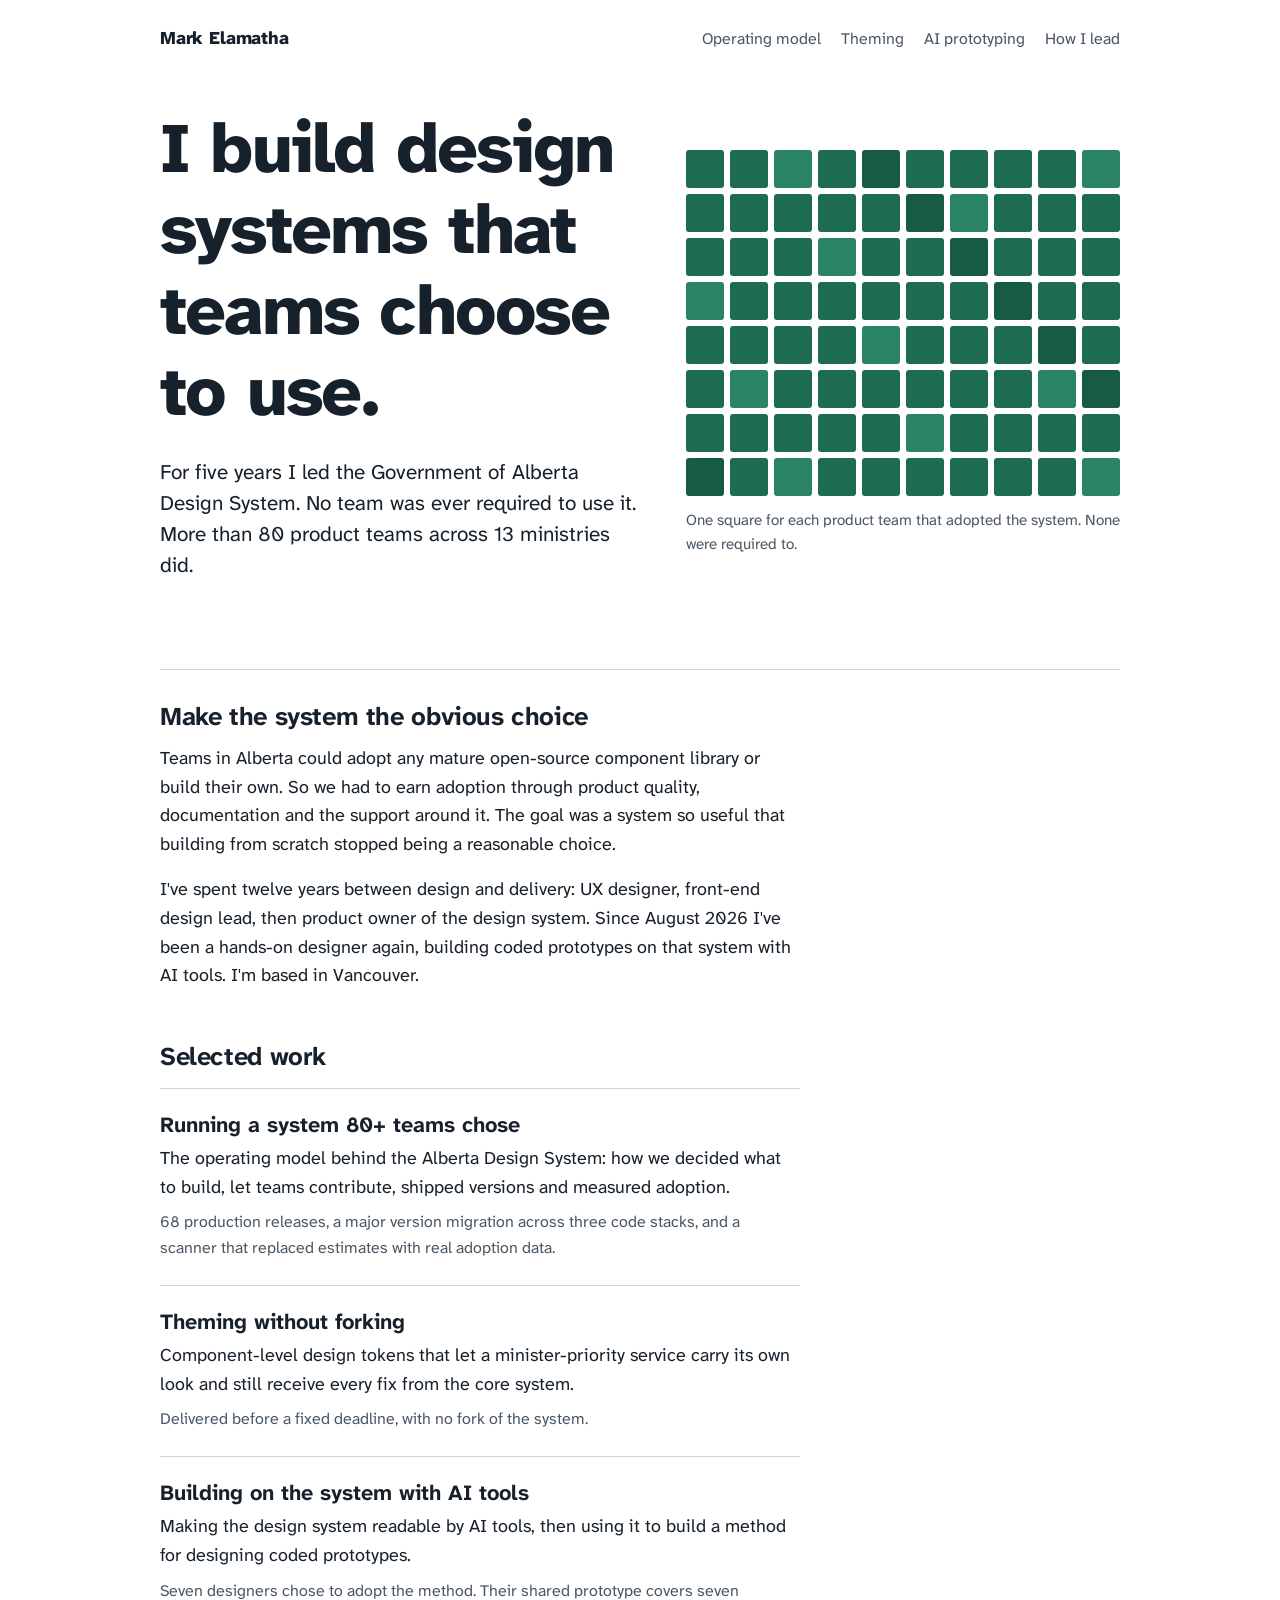
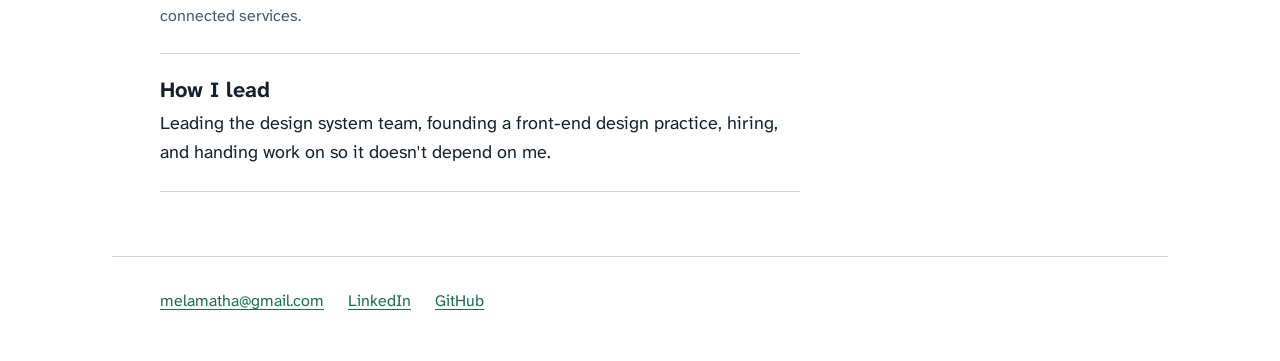
==== index.html @ e054235f "Add portfolio site Five pages: home, three case studies and how I lead. Static HTML and CSS with sel" ====
<!doctype html>
<html lang="en-CA">
<head>
<meta charset="utf-8">
<meta name="viewport" content="width=device-width, initial-scale=1">
<title>Mark Elamatha, design systems</title>
<meta name="description" content="Portfolio of Mark Elamatha: design system leadership, operating models, theming and coded prototyping with AI tools.">
<link rel="stylesheet" href="styles.css">
</head>
<body>
<a class="skip" href="#main">Skip to content</a>
<header class="site-head">
  <a class="name" href="index.html">Mark Elamatha</a>
  <nav aria-label="Main">
    <ul>
      <li><a href="operating-model.html">Operating model</a></li>
      <li><a href="theming.html">Theming</a></li>
      <li><a href="ai-prototyping.html">AI prototyping</a></li>
      <li><a href="leading.html">How I lead</a></li>
    </ul>
  </nav>
</header>

<main id="main">
  <section class="hero" aria-labelledby="hero-title">
    <div>
      <h1 id="hero-title">I build design systems that teams choose to use.</h1>
      <p class="lead">For five years I led the Government of Alberta Design System. No team was ever required to use it. More than 80 product teams across 13 ministries did.</p>
    </div>
    <figure aria-describedby="tiles-caption">
      <div class="tiles" role="img" aria-label="80 squares, one for each product team that adopted the design system">
        <span style="--i:0"></span>
        <span style="--i:1"></span>
        <span style="--i:2"></span>
        <span style="--i:3"></span>
        <span style="--i:4"></span>
        <span style="--i:5"></span>
        <span style="--i:6"></span>
        <span style="--i:7"></span>
        <span style="--i:8"></span>
        <span style="--i:9"></span>
        <span style="--i:10"></span>
        <span style="--i:11"></span>
        <span style="--i:12"></span>
        <span style="--i:13"></span>
        <span style="--i:14"></span>
        <span style="--i:15"></span>
        <span style="--i:16"></span>
        <span style="--i:17"></span>
        <span style="--i:18"></span>
        <span style="--i:19"></span>
        <span style="--i:20"></span>
        <span style="--i:21"></span>
        <span style="--i:22"></span>
        <span style="--i:23"></span>
        <span style="--i:24"></span>
        <span style="--i:25"></span>
        <span style="--i:26"></span>
        <span style="--i:27"></span>
        <span style="--i:28"></span>
        <span style="--i:29"></span>
        <span style="--i:30"></span>
        <span style="--i:31"></span>
        <span style="--i:32"></span>
        <span style="--i:33"></span>
        <span style="--i:34"></span>
        <span style="--i:35"></span>
        <span style="--i:36"></span>
        <span style="--i:37"></span>
        <span style="--i:38"></span>
        <span style="--i:39"></span>
        <span style="--i:40"></span>
        <span style="--i:41"></span>
        <span style="--i:42"></span>
        <span style="--i:43"></span>
        <span style="--i:44"></span>
        <span style="--i:45"></span>
        <span style="--i:46"></span>
        <span style="--i:47"></span>
        <span style="--i:48"></span>
        <span style="--i:49"></span>
        <span style="--i:50"></span>
        <span style="--i:51"></span>
        <span style="--i:52"></span>
        <span style="--i:53"></span>
        <span style="--i:54"></span>
        <span style="--i:55"></span>
        <span style="--i:56"></span>
        <span style="--i:57"></span>
        <span style="--i:58"></span>
        <span style="--i:59"></span>
        <span style="--i:60"></span>
        <span style="--i:61"></span>
        <span style="--i:62"></span>
        <span style="--i:63"></span>
        <span style="--i:64"></span>
        <span style="--i:65"></span>
        <span style="--i:66"></span>
        <span style="--i:67"></span>
        <span style="--i:68"></span>
        <span style="--i:69"></span>
        <span style="--i:70"></span>
        <span style="--i:71"></span>
        <span style="--i:72"></span>
        <span style="--i:73"></span>
        <span style="--i:74"></span>
        <span style="--i:75"></span>
        <span style="--i:76"></span>
        <span style="--i:77"></span>
        <span style="--i:78"></span>
        <span style="--i:79"></span>
      </div>
      <figcaption class="tiles-caption" id="tiles-caption">One square for each product team that adopted the system. None were required to.</figcaption>
    </figure>
  </section>

  <section class="col pov" aria-labelledby="pov-title">
    <h2 id="pov-title" style="margin-top:0">Make the system the obvious choice</h2>
    <p>Teams in Alberta could adopt any mature open-source component library or build their own. So we had to earn adoption through product quality, documentation and the support around it. The goal was a system so useful that building from scratch stopped being a reasonable choice.</p>
    <p>I've spent twelve years between design and delivery: UX designer, front-end design lead, then product owner of the design system. Since August 2026 I've been a hands-on designer again, building coded prototypes on that system with AI tools. I'm based in Vancouver.</p>
  </section>

  <section class="col" aria-labelledby="work-title">
    <h2 id="work-title">Selected work</h2>
    <ul class="work">
      <li>
        <h3><a href="operating-model.html">Running a system 80+ teams chose</a></h3>
        <p>The operating model behind the Alberta Design System: how we decided what to build, let teams contribute, shipped versions and measured adoption.</p>
        <p class="proof">68 production releases, a major version migration across three code stacks, and a scanner that replaced estimates with real adoption data.</p>
      </li>
      <li>
        <h3><a href="theming.html">Theming without forking</a></h3>
        <p>Component-level design tokens that let a minister-priority service carry its own look and still receive every fix from the core system.</p>
        <p class="proof">Delivered before a fixed deadline, with no fork of the system.</p>
      </li>
      <li>
        <h3><a href="ai-prototyping.html">Building on the system with AI tools</a></h3>
        <p>Making the design system readable by AI tools, then using it to build a method for designing coded prototypes.</p>
        <p class="proof">Seven designers chose to adopt the method. Their shared prototype covers seven connected services.</p>
      </li>
      <li>
        <h3><a href="leading.html">How I lead</a></h3>
        <p>Leading the design system team, founding a front-end design practice, hiring, and handing work on so it doesn't depend on me.</p>
      </li>
    </ul>
  </section>
</main>

<footer class="site-foot">
  <a href="mailto:melamatha@gmail.com">melamatha@gmail.com</a>
  <a href="https://www.linkedin.com/in/markelamatha">LinkedIn</a>
  <a href="https://github.com/Spark450">GitHub</a>
</footer>
</body>
</html>
---- styles.css ----
@font-face { font-family: "Atkinson"; src: url("fonts/atkinson-hyperlegible-next-latin-400-normal.woff2") format("woff2"); font-weight: 400; font-style: normal; font-display: swap; }
@font-face { font-family: "Atkinson"; src: url("fonts/atkinson-hyperlegible-next-latin-400-italic.woff2") format("woff2"); font-weight: 400; font-style: italic; font-display: swap; }
@font-face { font-family: "Atkinson"; src: url("fonts/atkinson-hyperlegible-next-latin-700-normal.woff2") format("woff2"); font-weight: 700; font-style: normal; font-display: swap; }
@font-face { font-family: "Atkinson"; src: url("fonts/atkinson-hyperlegible-next-latin-800-normal.woff2") format("woff2"); font-weight: 800; font-style: normal; font-display: swap; }

:root {
  --paper: #ffffff;
  --ink: #17212b;
  --slate: #4a5866;
  --mist: #edf1f3;
  --rule: #cdd5dc;
  --spruce: #1d6b53;
  --spruce-soft: #d6e8e0;

  --measure: 40rem;
  --wide: 60rem;
  --gutter: clamp(1.25rem, 5vw, 3rem);
}

* { box-sizing: border-box; }

html { -webkit-text-size-adjust: 100%; }

body {
  margin: 0;
  background: var(--paper);
  color: var(--ink);
  font-family: "Atkinson", system-ui, sans-serif;
  font-size: 1.125rem;
  line-height: 1.6;
}

a { color: var(--spruce); text-underline-offset: 0.18em; text-decoration-thickness: 1px; }
a:hover { text-decoration-thickness: 2px; }
:focus-visible { outline: 3px solid var(--spruce); outline-offset: 3px; border-radius: 2px; }

.skip { position: absolute; left: -999px; }
.skip:focus { left: var(--gutter); top: 0.75rem; background: var(--paper); padding: 0.5rem 0.75rem; z-index: 10; }

/* Site header */
.site-head {
  max-width: calc(var(--wide) + 2 * var(--gutter));
  margin: 0 auto;
  padding: 1.5rem var(--gutter);
  display: flex;
  flex-wrap: wrap;
  gap: 0.5rem 2rem;
  align-items: baseline;
  justify-content: space-between;
}
.site-head .name { font-weight: 800; color: var(--ink); text-decoration: none; letter-spacing: -0.01em; }
.site-head nav ul { list-style: none; margin: 0; padding: 0; display: flex; flex-wrap: wrap; gap: 0.25rem 1.25rem; font-size: 1rem; }
.site-head nav a { color: var(--slate); text-decoration: none; }
.site-head nav a:hover, .site-head nav a[aria-current="page"] { color: var(--ink); text-decoration: underline; }

main { padding: 0 var(--gutter) 4rem; }
.col { max-width: var(--wide); margin-left: auto; margin-right: auto; }
.col > * { max-width: var(--measure); }
.facts + .col { margin-top: 2.25rem; }
.wide { max-width: var(--wide); margin-left: auto; margin-right: auto; }

h1, h2, h3 { line-height: 1.15; margin: 0; }
h1 { font-weight: 800; letter-spacing: -0.025em; }
h2 { font-size: 1.6rem; font-weight: 700; letter-spacing: -0.015em; margin: 3.25rem 0 0.75rem; }
h3 { font-size: 1.2rem; font-weight: 700; margin: 2rem 0 0.5rem; }
p { margin: 0 0 1rem; }
ul.points, ol.points { margin: 0 0 1rem; padding-left: 1.25rem; }
ul.points li, ol.points li { margin-bottom: 0.5rem; }
.lead { font-size: 1.3rem; line-height: 1.5; color: var(--ink); }
.quiet { color: var(--slate); }

/* Home hero: one tile per product team */
.hero {
  max-width: var(--wide);
  margin: 2rem auto 0;
  display: grid;
  grid-template-columns: minmax(0, 1.1fr) minmax(0, 1fr);
  gap: 3rem;
  align-items: center;
}
.hero h1 { font-size: clamp(2.6rem, 6.2vw, 4.4rem); }
.hero .lead { margin-top: 1.5rem; }
.tiles {
  display: grid;
  grid-template-columns: repeat(10, 1fr);
  gap: 6px;
  margin: 0;
}
.tiles span {
  aspect-ratio: 1;
  background: var(--spruce);
  border-radius: 3px;
  animation: tile-in 420ms ease-out both;
  animation-delay: calc(var(--i) * 18ms + 200ms);
}
.tiles span:nth-child(7n+3) { background: #2b8466; }
.tiles span:nth-child(11n+5) { background: #175a46; }
.tiles-caption { font-size: 0.95rem; color: var(--slate); margin-top: 0.75rem; }
@keyframes tile-in { from { opacity: 0; transform: scale(0.6); } to { opacity: 1; transform: scale(1); } }

/* Home: point of view and work list */
.pov { margin-top: 4.5rem; padding-top: 2rem; border-top: 1px solid var(--rule); }
.work { list-style: none; margin: 1rem 0 0; padding: 0; }
.work li { padding: 1.5rem 0; border-top: 1px solid var(--rule); }
.work li:last-child { border-bottom: 1px solid var(--rule); }
.work h3 { margin: 0 0 0.4rem; font-size: 1.35rem; }
.work h3 a { color: var(--ink); text-decoration: none; }
.work h3 a:hover { text-decoration: underline; }
.work p { margin: 0; }
.work .proof { margin-top: 0.5rem; font-size: 1rem; color: var(--slate); }

/* Case study header */
.case-head { max-width: var(--wide); margin: 2.5rem auto 0; }
.case-head h1 { font-size: clamp(2.2rem, 5vw, 3.4rem); max-width: 20ch; }
.case-head .lead { max-width: var(--measure); margin-top: 1.25rem; }
.facts {
  max-width: var(--wide);
  margin: 2rem auto 0;
  display: grid;
  grid-template-columns: repeat(auto-fit, minmax(12rem, 1fr));
  gap: 1rem 2rem;
  padding: 1.25rem 0;
  border-top: 1px solid var(--rule);
  border-bottom: 1px solid var(--rule);
}
.facts dt { font-size: 0.95rem; color: var(--slate); }
.facts dd { margin: 0.15rem 0 0; font-weight: 700; }

/* Figures */
figure { margin: 2rem auto; }
figcaption { font-size: 0.95rem; color: var(--slate); margin-top: 0.6rem; max-width: var(--measure); }
.slot {
  border: 2px dashed var(--rule);
  border-radius: 6px;
  background: var(--mist);
  min-height: 14rem;
  display: grid;
  place-items: center;
  padding: 1.5rem;
  text-align: center;
  color: var(--slate);
  font-size: 1rem;
}
.slot strong { display: block; color: var(--ink); margin-bottom: 0.25rem; }

table { width: 100%; border-collapse: collapse; font-size: 1rem; margin: 1rem 0 1.5rem; }
th, td { text-align: left; vertical-align: top; padding: 0.6rem 0.75rem 0.6rem 0; border-bottom: 1px solid var(--rule); }
th { font-weight: 700; }
.table-wrap { overflow-x: auto; }

.result-list { list-style: none; padding: 0; margin: 1rem 0 1.5rem; display: grid; gap: 1rem; }
.result-list li { padding-left: 1rem; border-left: 4px solid var(--spruce); }
.result-list b { display: block; font-size: 1.5rem; line-height: 1.2; }

.funnel { width: 100%; height: auto; display: block; }

.next-case {
  max-width: var(--wide);
  margin: 4rem auto 0;
  padding-top: 1.5rem;
  border-top: 1px solid var(--rule);
}

.site-foot {
  max-width: calc(var(--wide) + 2 * var(--gutter));
  margin: 0 auto;
  padding: 2rem var(--gutter) 3rem;
  box-shadow: inset 0 1px 0 var(--rule);
  font-size: 1rem;
  color: var(--slate);
  display: flex;
  flex-wrap: wrap;
  gap: 0.5rem 1.5rem;
}

@media (max-width: 760px) {
  .hero { grid-template-columns: 1fr; gap: 2rem; }
  body { font-size: 1.0625rem; }
}

@media (prefers-reduced-motion: reduce) {
  .tiles span { animation: none; }
}
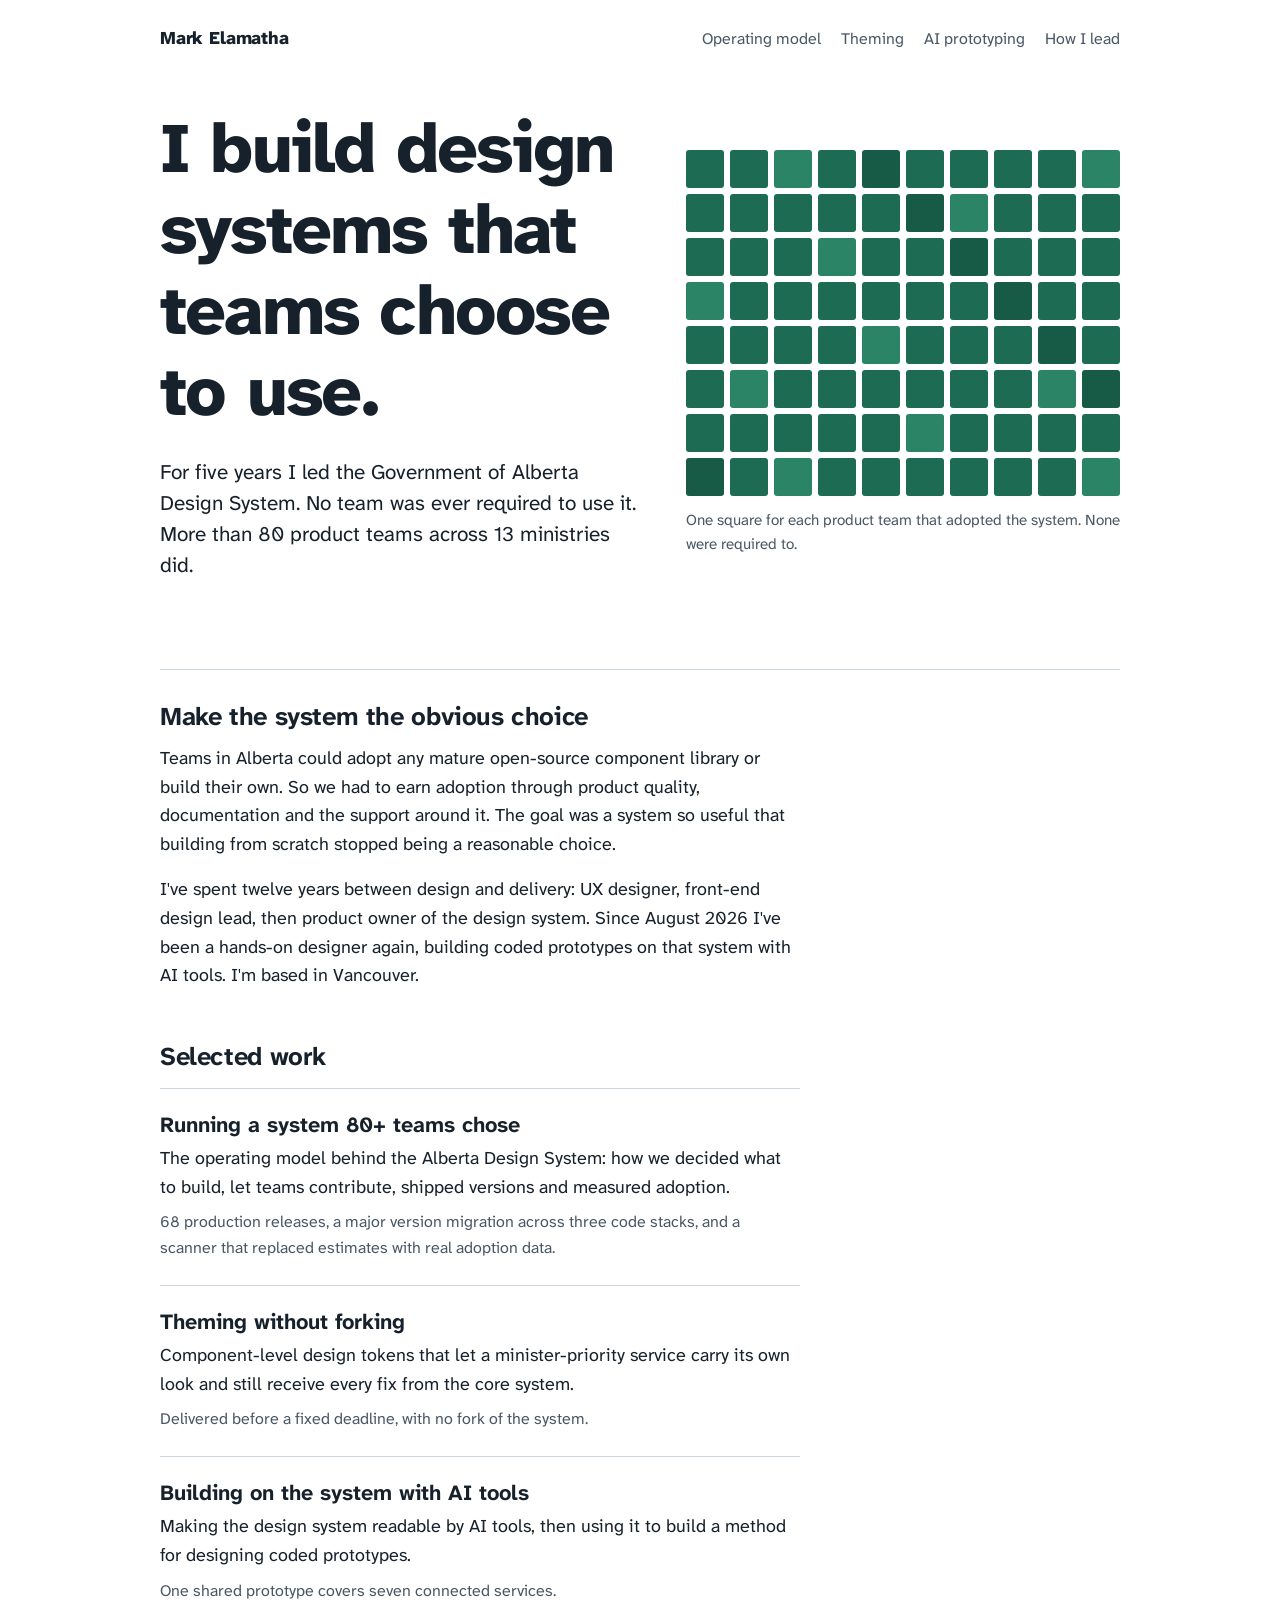
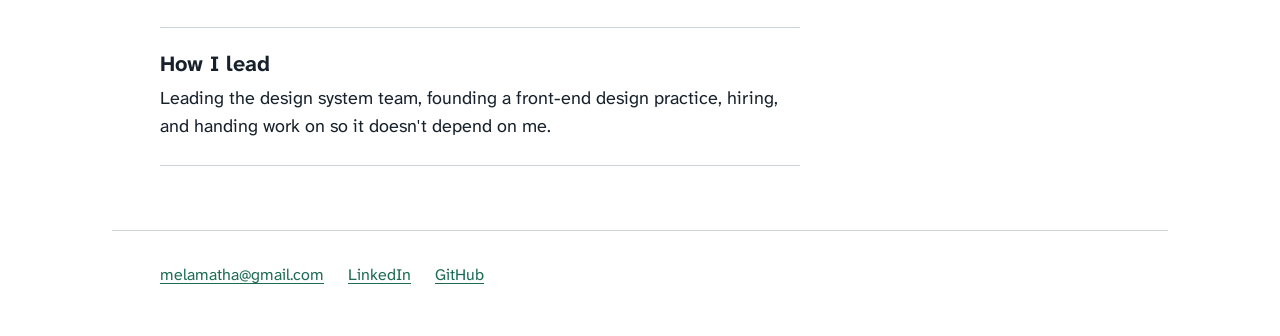
==== commit e43ed845: "Credit AI readiness work to the team and drop adoption claim Present the MCP server and the system's" ====
--- a/index.html
+++ b/index.html
@@ -136,7 +136,7 @@
       <li>
         <h3><a href="ai-prototyping.html">Building on the system with AI tools</a></h3>
         <p>Making the design system readable by AI tools, then using it to build a method for designing coded prototypes.</p>
-        <p class="proof">Seven designers chose to adopt the method. Their shared prototype covers seven connected services.</p>
+        <p class="proof">One shared prototype covers seven connected services.</p>
       </li>
       <li>
         <h3><a href="leading.html">How I lead</a></h3>
--- a/styles.css
+++ b/styles.css
@@ -154,6 +154,22 @@
 
 .funnel { width: 100%; height: auto; display: block; }
 
+/* Backlog scoring figure */
+.score { border: 1px solid var(--rule); border-radius: 6px; padding: 1.5rem; }
+.score-terms { display: flex; flex-wrap: wrap; align-items: stretch; gap: 0.5rem; }
+.term { flex: 1 1 7.5rem; display: flex; flex-direction: column; gap: 0.15rem; padding: 0.75rem; background: var(--mist); border-radius: 4px; }
+.term b { font-size: 1rem; }
+.term span { font-weight: 800; font-size: 1.15rem; color: var(--spruce); }
+.term small { font-size: 0.85rem; color: var(--slate); line-height: 1.35; }
+.op { align-self: center; font-weight: 800; color: var(--slate); }
+.bands { list-style: none; margin: 1.25rem 0 0; padding: 0; display: grid; grid-template-columns: repeat(4, 1fr); gap: 0.5rem; }
+.bands li { padding: 0.6rem 0.75rem; border-radius: 4px; display: flex; justify-content: space-between; gap: 0.5rem; flex-wrap: wrap; font-size: 1rem; }
+.b-urgent { background: var(--spruce); color: #fff; }
+.b-high { background: #4f927a; color: #fff; }
+.b-medium { background: var(--spruce-soft); }
+.b-low { background: var(--mist); }
+@media (max-width: 760px) { .op { display: none; } .bands { grid-template-columns: repeat(2, 1fr); } }
+
 .next-case {
   max-width: var(--wide);
   margin: 4rem auto 0;
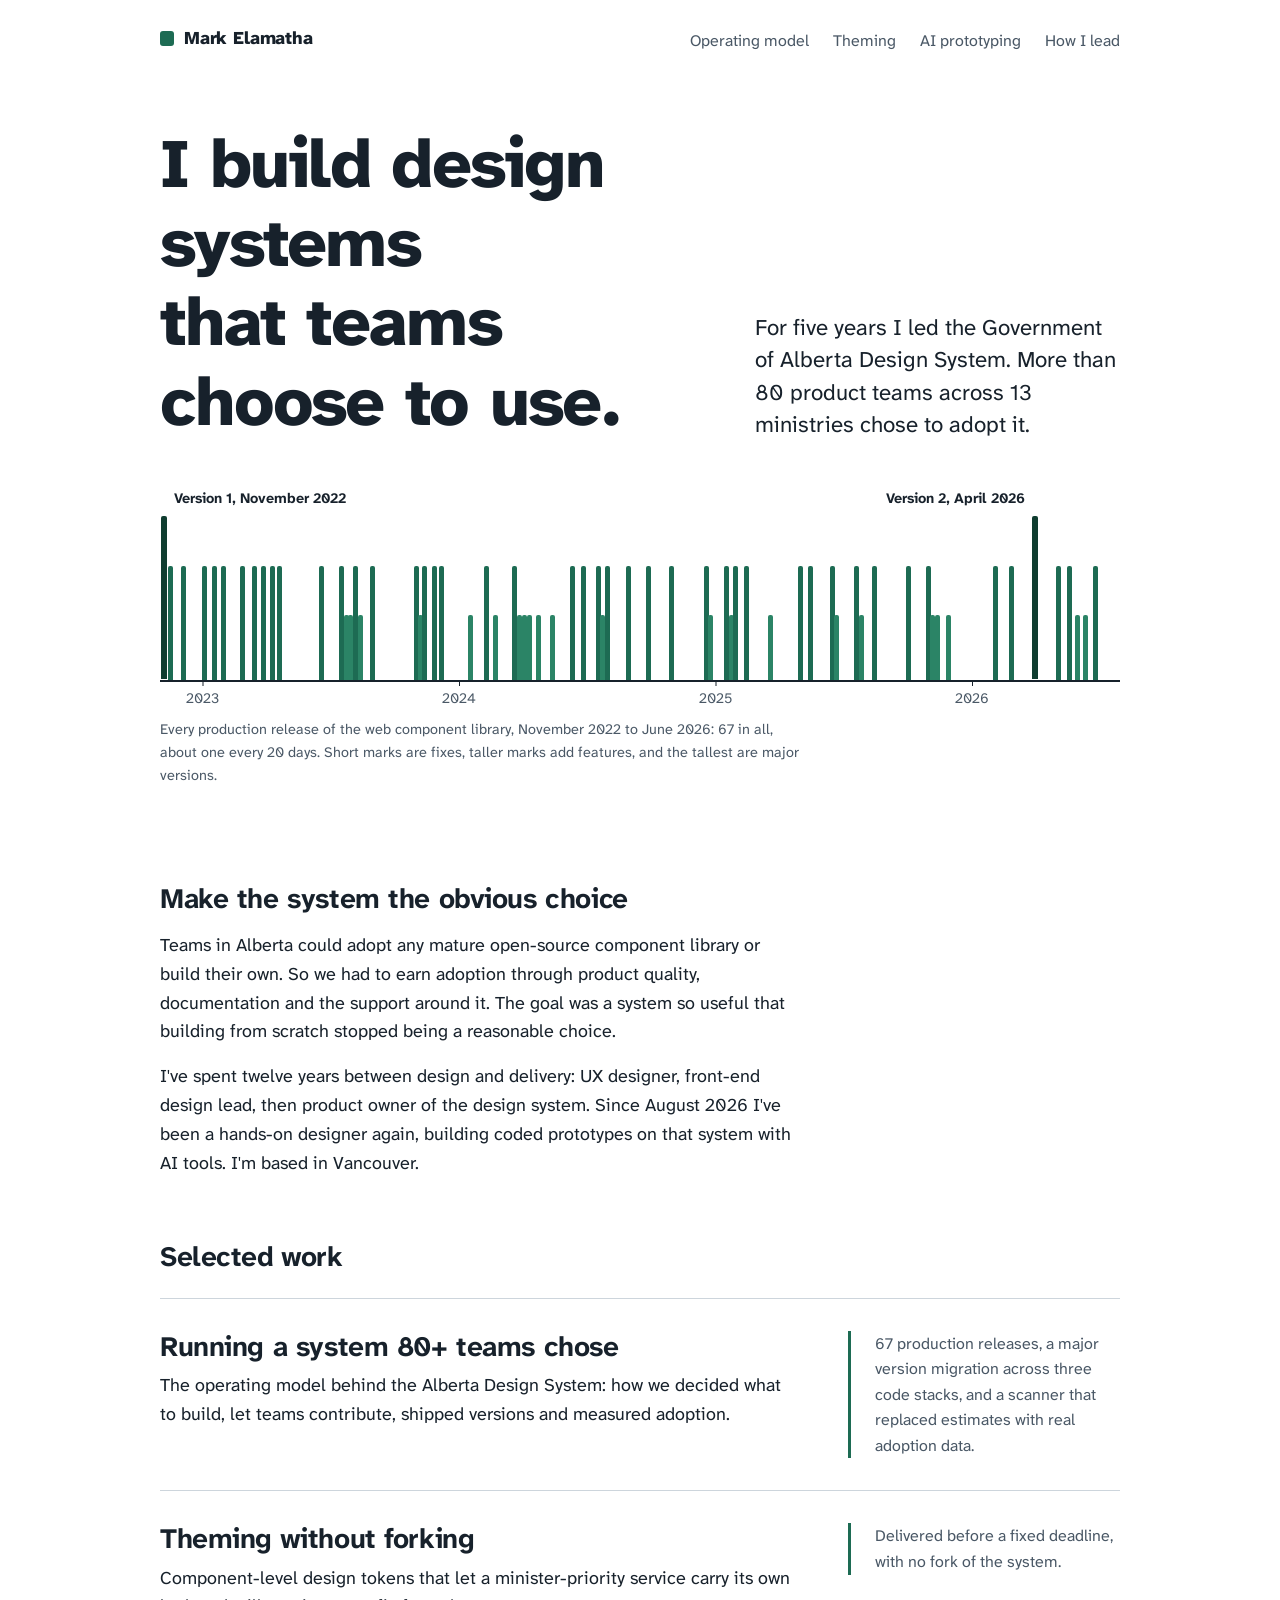
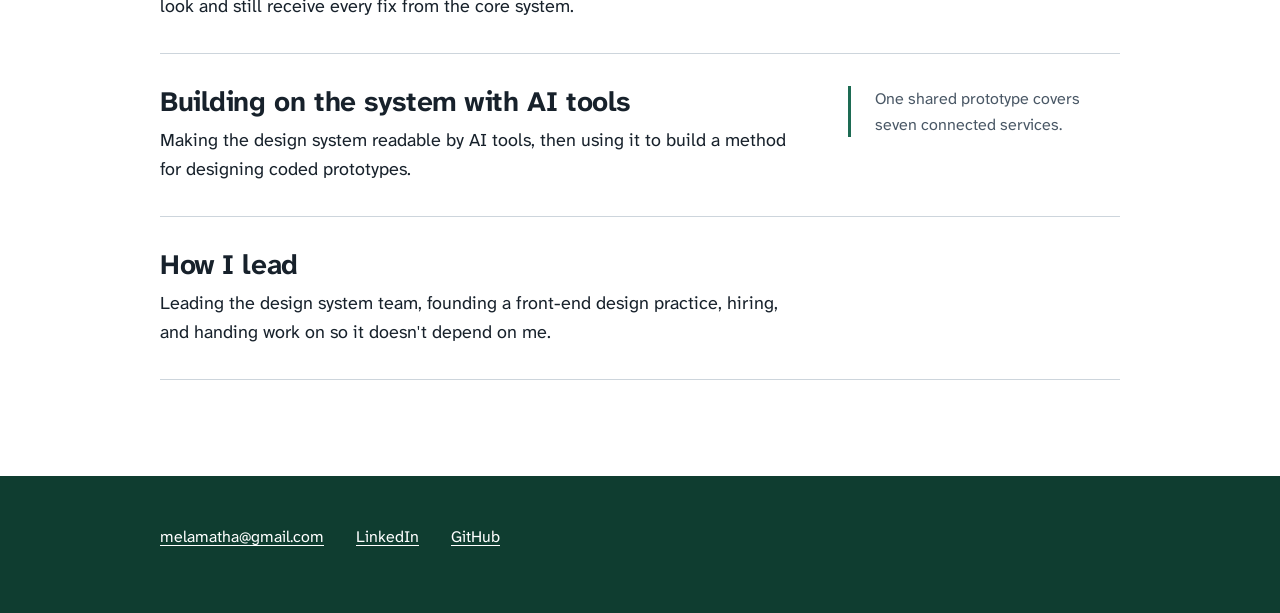
==== commit 9546d59b: "Visual refresh with a release timeline hero Restyle the site around the design system itself: type a" ====
--- a/index.html
+++ b/index.html
@@ -23,94 +23,87 @@
 
 <main id="main">
   <section class="hero" aria-labelledby="hero-title">
-    <div>
-      <h1 id="hero-title">I build design systems that teams choose to use.</h1>
-      <p class="lead">For five years I led the Government of Alberta Design System. No team was ever required to use it. More than 80 product teams across 13 ministries did.</p>
-    </div>
-    <figure aria-describedby="tiles-caption">
-      <div class="tiles" role="img" aria-label="80 squares, one for each product team that adopted the design system">
-        <span style="--i:0"></span>
-        <span style="--i:1"></span>
-        <span style="--i:2"></span>
-        <span style="--i:3"></span>
-        <span style="--i:4"></span>
-        <span style="--i:5"></span>
-        <span style="--i:6"></span>
-        <span style="--i:7"></span>
-        <span style="--i:8"></span>
-        <span style="--i:9"></span>
-        <span style="--i:10"></span>
-        <span style="--i:11"></span>
-        <span style="--i:12"></span>
-        <span style="--i:13"></span>
-        <span style="--i:14"></span>
-        <span style="--i:15"></span>
-        <span style="--i:16"></span>
-        <span style="--i:17"></span>
-        <span style="--i:18"></span>
-        <span style="--i:19"></span>
-        <span style="--i:20"></span>
-        <span style="--i:21"></span>
-        <span style="--i:22"></span>
-        <span style="--i:23"></span>
-        <span style="--i:24"></span>
-        <span style="--i:25"></span>
-        <span style="--i:26"></span>
-        <span style="--i:27"></span>
-        <span style="--i:28"></span>
-        <span style="--i:29"></span>
-        <span style="--i:30"></span>
-        <span style="--i:31"></span>
-        <span style="--i:32"></span>
-        <span style="--i:33"></span>
-        <span style="--i:34"></span>
-        <span style="--i:35"></span>
-        <span style="--i:36"></span>
-        <span style="--i:37"></span>
-        <span style="--i:38"></span>
-        <span style="--i:39"></span>
-        <span style="--i:40"></span>
-        <span style="--i:41"></span>
-        <span style="--i:42"></span>
-        <span style="--i:43"></span>
-        <span style="--i:44"></span>
-        <span style="--i:45"></span>
-        <span style="--i:46"></span>
-        <span style="--i:47"></span>
-        <span style="--i:48"></span>
-        <span style="--i:49"></span>
-        <span style="--i:50"></span>
-        <span style="--i:51"></span>
-        <span style="--i:52"></span>
-        <span style="--i:53"></span>
-        <span style="--i:54"></span>
-        <span style="--i:55"></span>
-        <span style="--i:56"></span>
-        <span style="--i:57"></span>
-        <span style="--i:58"></span>
-        <span style="--i:59"></span>
-        <span style="--i:60"></span>
-        <span style="--i:61"></span>
-        <span style="--i:62"></span>
-        <span style="--i:63"></span>
-        <span style="--i:64"></span>
-        <span style="--i:65"></span>
-        <span style="--i:66"></span>
-        <span style="--i:67"></span>
-        <span style="--i:68"></span>
-        <span style="--i:69"></span>
-        <span style="--i:70"></span>
-        <span style="--i:71"></span>
-        <span style="--i:72"></span>
-        <span style="--i:73"></span>
-        <span style="--i:74"></span>
-        <span style="--i:75"></span>
-        <span style="--i:76"></span>
-        <span style="--i:77"></span>
-        <span style="--i:78"></span>
-        <span style="--i:79"></span>
+    <h1 id="hero-title">I build design systems that teams choose to use.</h1>
+    <p class="lead">For five years I led the Government of Alberta Design System. More than 80 product teams across 13 ministries chose to adopt it.</p>
+    <figure class="releases">
+      <div class="release-chart" role="img" aria-label="Timeline of 67 production releases of the web component library, from version 1 in November 2022 to June 2026, including version 2 in April 2026.">
+        <span class="r major" style="--x:0.44%;--i:0" title="1.0.0, 2022-11-07"></span>
+        <span class="r minor" style="--x:1.10%;--i:1" title="1.1.0, 2022-11-16"></span>
+        <span class="r minor" style="--x:2.49%;--i:2" title="1.2.0, 2022-12-05"></span>
+        <span class="r minor" style="--x:4.68%;--i:3" title="1.3.0, 2023-01-04"></span>
+        <span class="r minor" style="--x:5.63%;--i:4" title="1.4.0, 2023-01-17"></span>
+        <span class="r minor" style="--x:6.65%;--i:5" title="1.5.0, 2023-01-31"></span>
+        <span class="r minor" style="--x:8.63%;--i:6" title="1.6.0, 2023-02-27"></span>
+        <span class="r minor" style="--x:9.80%;--i:7" title="1.7.0, 2023-03-15"></span>
+        <span class="r minor" style="--x:10.82%;--i:8" title="1.8.0, 2023-03-29"></span>
+        <span class="r minor" style="--x:11.77%;--i:9" title="1.9.0, 2023-04-11"></span>
+        <span class="r minor" style="--x:12.50%;--i:10" title="1.10.0, 2023-04-21"></span>
+        <span class="r minor" style="--x:16.81%;--i:11" title="1.11.0, 2023-06-19"></span>
+        <span class="r minor" style="--x:18.86%;--i:12" title="1.12.0, 2023-07-17"></span>
+        <span class="r patch" style="--x:19.44%;--i:13" title="1.12.1, 2023-07-25"></span>
+        <span class="r patch" style="--x:19.89%;--i:14" title="1.12.2, 2023-07-26"></span>
+        <span class="r minor" style="--x:20.34%;--i:15" title="1.13.0, 2023-08-02"></span>
+        <span class="r patch" style="--x:20.91%;--i:16" title="1.13.1, 2023-08-14"></span>
+        <span class="r minor" style="--x:22.15%;--i:17" title="1.14.0, 2023-08-31"></span>
+        <span class="r minor" style="--x:26.68%;--i:18" title="1.15.0, 2023-11-01"></span>
+        <span class="r patch" style="--x:27.13%;--i:19" title="1.15.1, 2023-11-01"></span>
+        <span class="r minor" style="--x:27.58%;--i:20" title="1.16.0, 2023-11-07"></span>
+        <span class="r minor" style="--x:28.58%;--i:21" title="1.17.0, 2023-11-27"></span>
+        <span class="r minor" style="--x:29.31%;--i:22" title="1.18.0, 2023-12-07"></span>
+        <span class="r patch" style="--x:32.31%;--i:23" title="1.18.1, 2024-01-17"></span>
+        <span class="r minor" style="--x:33.99%;--i:24" title="1.19.0, 2024-02-09"></span>
+        <span class="r patch" style="--x:34.94%;--i:25" title="1.19.1, 2024-02-22"></span>
+        <span class="r minor" style="--x:36.92%;--i:26" title="1.20.0, 2024-03-20"></span>
+        <span class="r patch" style="--x:37.43%;--i:27" title="1.20.1, 2024-03-27"></span>
+        <span class="r patch" style="--x:37.94%;--i:28" title="1.20.2, 2024-04-03"></span>
+        <span class="r patch" style="--x:38.45%;--i:29" title="1.20.3, 2024-04-10"></span>
+        <span class="r patch" style="--x:39.47%;--i:30" title="1.20.4, 2024-04-24"></span>
+        <span class="r patch" style="--x:40.86%;--i:31" title="1.20.5, 2024-05-13"></span>
+        <span class="r minor" style="--x:42.98%;--i:32" title="1.21.0, 2024-06-11"></span>
+        <span class="r minor" style="--x:44.15%;--i:33" title="1.22.0, 2024-06-27"></span>
+        <span class="r minor" style="--x:45.69%;--i:34" title="1.23.0, 2024-07-18"></span>
+        <span class="r patch" style="--x:46.14%;--i:35" title="1.23.1, 2024-07-22"></span>
+        <span class="r minor" style="--x:46.59%;--i:36" title="1.24.0, 2024-07-30"></span>
+        <span class="r minor" style="--x:48.76%;--i:37" title="1.25.0, 2024-08-29"></span>
+        <span class="r minor" style="--x:50.88%;--i:38" title="1.27.0, 2024-09-27"></span>
+        <span class="r minor" style="--x:53.29%;--i:39" title="1.28.0, 2024-10-30"></span>
+        <span class="r minor" style="--x:56.94%;--i:40" title="1.29.0, 2024-12-19"></span>
+        <span class="r patch" style="--x:57.39%;--i:41" title="1.29.1, 2024-12-23"></span>
+        <span class="r minor" style="--x:59.06%;--i:42" title="1.30.0, 2025-01-17"></span>
+        <span class="r patch" style="--x:59.51%;--i:43" title="1.30.1, 2025-01-21"></span>
+        <span class="r minor" style="--x:59.96%;--i:44" title="1.31.0, 2025-01-29"></span>
+        <span class="r minor" style="--x:61.11%;--i:45" title="1.32.0, 2025-02-14"></span>
+        <span class="r patch" style="--x:63.60%;--i:46" title="1.32.1, 2025-03-20"></span>
+        <span class="r minor" style="--x:66.67%;--i:47" title="1.33.0, 2025-05-01"></span>
+        <span class="r minor" style="--x:67.76%;--i:48" title="1.34.0, 2025-05-16"></span>
+        <span class="r minor" style="--x:70.03%;--i:49" title="1.35.0, 2025-06-16"></span>
+        <span class="r patch" style="--x:70.48%;--i:50" title="1.35.1, 2025-06-17"></span>
+        <span class="r minor" style="--x:72.59%;--i:51" title="1.36.0, 2025-07-21"></span>
+        <span class="r patch" style="--x:73.04%;--i:52" title="1.36.1, 2025-07-22"></span>
+        <span class="r minor" style="--x:74.42%;--i:53" title="1.37.0, 2025-08-15"></span>
+        <span class="r minor" style="--x:78.00%;--i:54" title="1.38.0, 2025-10-03"></span>
+        <span class="r minor" style="--x:80.04%;--i:55" title="1.39.0, 2025-10-31"></span>
+        <span class="r patch" style="--x:80.49%;--i:56" title="1.39.1, 2025-11-06"></span>
+        <span class="r patch" style="--x:80.94%;--i:57" title="1.39.2, 2025-11-10"></span>
+        <span class="r patch" style="--x:82.09%;--i:58" title="1.39.3, 2025-11-28"></span>
+        <span class="r minor" style="--x:86.99%;--i:59" title="1.40.0, 2026-02-03"></span>
+        <span class="r minor" style="--x:88.74%;--i:60" title="1.41.0, 2026-02-27"></span>
+        <span class="r major" style="--x:91.15%;--i:61" title="2.0.0, 2026-04-01"></span>
+        <span class="r minor" style="--x:93.64%;--i:62" title="2.1.0, 2026-05-05"></span>
+        <span class="r minor" style="--x:94.74%;--i:63" title="2.2.0, 2026-05-20"></span>
+        <span class="r patch" style="--x:95.61%;--i:64" title="2.2.1, 2026-06-01"></span>
+        <span class="r patch" style="--x:96.42%;--i:65" title="2.2.2, 2026-06-12"></span>
+        <span class="r minor" style="--x:97.44%;--i:66" title="2.3.0, 2026-06-26"></span>
+        <span class="mark" style="--x:0.44%" aria-hidden="true">Version 1, November 2022</span>
+        <span class="mark end" style="--x:91.15%" aria-hidden="true">Version 2, April 2026</span>
       </div>
-      <figcaption class="tiles-caption" id="tiles-caption">One square for each product team that adopted the system. None were required to.</figcaption>
+      <div class="release-years" aria-hidden="true">
+        <span style="--x:4.46%">2023</span>
+        <span style="--x:31.14%">2024</span>
+        <span style="--x:57.89%">2025</span>
+        <span style="--x:84.58%">2026</span>
+      </div>
+      <figcaption class="hero-caption">Every production release of the web component library, November 2022 to June 2026: 67 in all, about one every 20 days. Short marks are fixes, taller marks add features, and the tallest are major versions.</figcaption>
     </figure>
   </section>
 
@@ -126,7 +119,7 @@
       <li>
         <h3><a href="operating-model.html">Running a system 80+ teams chose</a></h3>
         <p>The operating model behind the Alberta Design System: how we decided what to build, let teams contribute, shipped versions and measured adoption.</p>
-        <p class="proof">68 production releases, a major version migration across three code stacks, and a scanner that replaced estimates with real adoption data.</p>
+        <p class="proof">67 production releases, a major version migration across three code stacks, and a scanner that replaced estimates with real adoption data.</p>
       </li>
       <li>
         <h3><a href="theming.html">Theming without forking</a></h3>
--- a/styles.css
+++ b/styles.css
@@ -4,14 +4,37 @@
 @font-face { font-family: "Atkinson"; src: url("fonts/atkinson-hyperlegible-next-latin-800-normal.woff2") format("woff2"); font-weight: 800; font-style: normal; font-display: swap; }
 
 :root {
+  /* Colour */
   --paper: #ffffff;
   --ink: #17212b;
   --slate: #4a5866;
   --mist: #edf1f3;
   --rule: #cdd5dc;
   --spruce: #1d6b53;
+  --spruce-light: #2b8466;
+  --spruce-dark: #175a46;
+  --spruce-deep: #0f3d30;
   --spruce-soft: #d6e8e0;
 
+  /* Type: 1.25 modular scale from an 18px base */
+  --step--1: 0.9rem;
+  --step-0: 1.125rem;
+  --step-1: 1.4rem;
+  --step-2: 1.75rem;
+  --step-3: clamp(1.9rem, 3.6vw, 2.2rem);
+  --step-4: clamp(2.3rem, 5vw, 3.4rem);
+  --step-5: clamp(2.6rem, 6.4vw, 4.3rem);
+
+  /* Space: 8px steps */
+  --s1: 0.5rem;
+  --s2: 1rem;
+  --s3: 1.5rem;
+  --s4: 2rem;
+  --s5: 3rem;
+  --s6: 4rem;
+  --s7: 6rem;
+
+  --radius: 3px;
   --measure: 40rem;
   --wide: 60rem;
   --gutter: clamp(1.25rem, 5vw, 3rem);
@@ -26,7 +49,7 @@
   background: var(--paper);
   color: var(--ink);
   font-family: "Atkinson", system-ui, sans-serif;
-  font-size: 1.125rem;
+  font-size: var(--step-0);
   line-height: 1.6;
 }
 
@@ -35,100 +58,173 @@
 :focus-visible { outline: 3px solid var(--spruce); outline-offset: 3px; border-radius: 2px; }
 
 .skip { position: absolute; left: -999px; }
-.skip:focus { left: var(--gutter); top: 0.75rem; background: var(--paper); padding: 0.5rem 0.75rem; z-index: 10; }
+.skip:focus { left: var(--gutter); top: 0.75rem; background: var(--paper); padding: var(--s1) 0.75rem; z-index: 10; }
 
 /* Site header */
 .site-head {
   max-width: calc(var(--wide) + 2 * var(--gutter));
   margin: 0 auto;
-  padding: 1.5rem var(--gutter);
+  padding: var(--s3) var(--gutter);
   display: flex;
   flex-wrap: wrap;
-  gap: 0.5rem 2rem;
+  gap: var(--s1) var(--s4);
   align-items: baseline;
   justify-content: space-between;
 }
-.site-head .name { font-weight: 800; color: var(--ink); text-decoration: none; letter-spacing: -0.01em; }
-.site-head nav ul { list-style: none; margin: 0; padding: 0; display: flex; flex-wrap: wrap; gap: 0.25rem 1.25rem; font-size: 1rem; }
-.site-head nav a { color: var(--slate); text-decoration: none; }
-.site-head nav a:hover, .site-head nav a[aria-current="page"] { color: var(--ink); text-decoration: underline; }
-
-main { padding: 0 var(--gutter) 4rem; }
+.site-head .name {
+  font-weight: 800;
+  color: var(--ink);
+  text-decoration: none;
+  letter-spacing: -0.01em;
+  display: inline-flex;
+  align-items: center;
+  gap: 0.6rem;
+}
+.site-head .name::before {
+  content: "";
+  width: 0.8em;
+  height: 0.8em;
+  background: var(--spruce);
+  border-radius: var(--radius);
+}
+.site-head nav ul { list-style: none; margin: 0; padding: 0; display: flex; flex-wrap: wrap; gap: 0.25rem var(--s3); font-size: 1rem; }
+.site-head nav a { color: var(--slate); text-decoration: none; padding-bottom: 0.2rem; border-bottom: 2px solid transparent; }
+.site-head nav a:hover { color: var(--ink); border-bottom-color: var(--rule); }
+.site-head nav a[aria-current="page"] { color: var(--ink); border-bottom-color: var(--spruce); }
+
+main { padding: 0 var(--gutter) var(--s7); }
 .col { max-width: var(--wide); margin-left: auto; margin-right: auto; }
 .col > * { max-width: var(--measure); }
-.facts + .col { margin-top: 2.25rem; }
+.facts + .col { margin-top: var(--s5); }
 .wide { max-width: var(--wide); margin-left: auto; margin-right: auto; }
 
 h1, h2, h3 { line-height: 1.15; margin: 0; }
-h1 { font-weight: 800; letter-spacing: -0.025em; }
-h2 { font-size: 1.6rem; font-weight: 700; letter-spacing: -0.015em; margin: 3.25rem 0 0.75rem; }
-h3 { font-size: 1.2rem; font-weight: 700; margin: 2rem 0 0.5rem; }
-p { margin: 0 0 1rem; }
-ul.points, ol.points { margin: 0 0 1rem; padding-left: 1.25rem; }
-ul.points li, ol.points li { margin-bottom: 0.5rem; }
-.lead { font-size: 1.3rem; line-height: 1.5; color: var(--ink); }
+h1 { font-weight: 800; letter-spacing: -0.025em; text-wrap: balance; }
+h2 { font-size: var(--step-2); font-weight: 700; letter-spacing: -0.015em; margin: var(--s6) 0 var(--s2); }
+h3 { font-size: var(--step-1); font-weight: 700; margin: var(--s4) 0 var(--s1); }
+p { margin: 0 0 var(--s2); }
+ul.points, ol.points { margin: 0 0 var(--s2); padding-left: 1.25rem; }
+ul.points li, ol.points li { margin-bottom: var(--s1); }
+.lead { font-size: var(--step-1); line-height: 1.45; color: var(--ink); }
 .quiet { color: var(--slate); }
 
-/* Home hero: one tile per product team */
+/* Home hero: headline and lead, then the release timeline */
 .hero {
   max-width: var(--wide);
-  margin: 2rem auto 0;
+  margin: var(--s5) auto 0;
   display: grid;
-  grid-template-columns: minmax(0, 1.1fr) minmax(0, 1fr);
-  gap: 3rem;
-  align-items: center;
-}
-.hero h1 { font-size: clamp(2.6rem, 6.2vw, 4.4rem); }
-.hero .lead { margin-top: 1.5rem; }
-.tiles {
+  grid-template-columns: minmax(0, 3fr) minmax(0, 2fr);
+  gap: var(--s4) var(--s5);
+  align-items: end;
+}
+.hero h1 { font-size: var(--step-5); }
+.hero .lead { margin: 0; }
+.hero figure { grid-column: 1 / -1; margin: var(--s2) 0 0; }
+/* Release timeline: one mark per production release, height shows release type */
+.release-chart {
+  position: relative;
+  height: 12rem;
+  border-bottom: 2px solid var(--ink);
+}
+.release-chart .r {
+  position: absolute;
+  bottom: 0;
+  left: var(--x);
+  width: 5px;
+  margin-left: -2.5px;
+  background: var(--spruce);
+  border-radius: 2px 2px 0 0;
+  transform-origin: bottom;
+  animation: release-in 360ms ease-out both;
+  animation-delay: calc(var(--i) * 22ms + 200ms);
+}
+.release-chart .patch { height: 34%; background: var(--spruce-light); }
+.release-chart .minor { height: 60%; }
+.release-chart .major { height: 86%; width: 6px; margin-left: -3px; background: var(--spruce-deep); }
+.release-chart .mark {
+  position: absolute;
+  top: 0;
+  left: var(--x);
+  padding-left: 0.6rem;
+  font-size: var(--step--1);
+  font-weight: 700;
+  line-height: 1.2;
+  white-space: nowrap;
+}
+.release-chart .mark.end { padding: 0 0.6rem 0 0; transform: translateX(-100%); }
+.release-years { position: relative; height: 1.75rem; font-size: var(--step--1); color: var(--slate); }
+.release-years span {
+  position: absolute;
+  top: 0.35rem;
+  left: var(--x);
+  transform: translateX(-50%);
+}
+.release-years span::before {
+  content: "";
+  position: absolute;
+  left: 50%;
+  top: -0.35rem;
+  width: 1px;
+  height: 0.3rem;
+  background: var(--ink);
+}
+.hero-caption { font-size: var(--step--1); color: var(--slate); margin-top: var(--s1); }
+@keyframes release-in { from { transform: scaleY(0); } to { transform: scaleY(1); } }
+
+/* Home: point of view and work list */
+.pov { margin-top: var(--s7); }
+.work { list-style: none; margin: var(--s3) 0 0; padding: 0; }
+.col > .work { max-width: none; }
+.work li {
   display: grid;
-  grid-template-columns: repeat(10, 1fr);
-  gap: 6px;
-  margin: 0;
-}
-.tiles span {
-  aspect-ratio: 1;
-  background: var(--spruce);
-  border-radius: 3px;
-  animation: tile-in 420ms ease-out both;
-  animation-delay: calc(var(--i) * 18ms + 200ms);
-}
-.tiles span:nth-child(7n+3) { background: #2b8466; }
-.tiles span:nth-child(11n+5) { background: #175a46; }
-.tiles-caption { font-size: 0.95rem; color: var(--slate); margin-top: 0.75rem; }
-@keyframes tile-in { from { opacity: 0; transform: scale(0.6); } to { opacity: 1; transform: scale(1); } }
-
-/* Home: point of view and work list */
-.pov { margin-top: 4.5rem; padding-top: 2rem; border-top: 1px solid var(--rule); }
-.work { list-style: none; margin: 1rem 0 0; padding: 0; }
-.work li { padding: 1.5rem 0; border-top: 1px solid var(--rule); }
+  grid-template-columns: minmax(0, 1fr) minmax(0, 17rem);
+  grid-template-rows: auto 1fr;
+  align-items: start;
+  column-gap: var(--s5);
+  padding: var(--s4) 0;
+  border-top: 1px solid var(--rule);
+}
 .work li:last-child { border-bottom: 1px solid var(--rule); }
-.work h3 { margin: 0 0 0.4rem; font-size: 1.35rem; }
+.work li > * { grid-column: 1; }
+.work h3 { margin: 0 0 var(--s1); font-size: var(--step-2); letter-spacing: -0.015em; }
 .work h3 a { color: var(--ink); text-decoration: none; }
-.work h3 a:hover { text-decoration: underline; }
-.work p { margin: 0; }
-.work .proof { margin-top: 0.5rem; font-size: 1rem; color: var(--slate); }
-
-/* Case study header */
-.case-head { max-width: var(--wide); margin: 2.5rem auto 0; }
-.case-head h1 { font-size: clamp(2.2rem, 5vw, 3.4rem); max-width: 20ch; }
-.case-head .lead { max-width: var(--measure); margin-top: 1.25rem; }
+.work h3 a:hover { color: var(--spruce); text-decoration: underline; text-decoration-thickness: 2px; }
+.work p { margin: 0; max-width: var(--measure); }
+.work .proof {
+  grid-column: 2;
+  grid-row: 1 / span 2;
+  align-self: start;
+  font-size: 1rem;
+  color: var(--slate);
+  padding-left: var(--s3);
+  border-left: 3px solid var(--spruce);
+}
+
+/* Case study header and spec panel */
+.case-head { max-width: var(--wide); margin: var(--s5) auto 0; }
+.case-head h1 { font-size: var(--step-4); max-width: 20ch; }
+.case-head .lead { max-width: var(--measure); margin-top: var(--s3); }
 .facts {
   max-width: var(--wide);
-  margin: 2rem auto 0;
+  margin: var(--s5) auto 0;
   display: grid;
   grid-template-columns: repeat(auto-fit, minmax(12rem, 1fr));
-  gap: 1rem 2rem;
-  padding: 1.25rem 0;
-  border-top: 1px solid var(--rule);
-  border-bottom: 1px solid var(--rule);
-}
-.facts dt { font-size: 0.95rem; color: var(--slate); }
-.facts dd { margin: 0.15rem 0 0; font-weight: 700; }
+  background: var(--mist);
+  border-top: 3px solid var(--spruce);
+  border-radius: 0 0 var(--radius) var(--radius);
+  overflow: hidden;
+}
+.facts > div {
+  padding: var(--s2) var(--s3) var(--s3);
+  /* Rules between cells; the panel clips the ones on its outer edges */
+  box-shadow: -1px 0 0 var(--rule), 0 -1px 0 var(--rule);
+}
+.facts dt { font-size: var(--step--1); color: var(--slate); }
+.facts dd { margin: 0.25rem 0 0; font-weight: 700; line-height: 1.4; font-variant-numeric: tabular-nums; }
 
 /* Figures */
-figure { margin: 2rem auto; }
-figcaption { font-size: 0.95rem; color: var(--slate); margin-top: 0.6rem; max-width: var(--measure); }
+figure { margin: var(--s5) auto; }
+figcaption { font-size: var(--step--1); color: var(--slate); margin-top: 0.75rem; max-width: var(--measure); }
 .slot {
   border: 2px dashed var(--rule);
   border-radius: 6px;
@@ -136,64 +232,86 @@
   min-height: 14rem;
   display: grid;
   place-items: center;
-  padding: 1.5rem;
+  padding: var(--s3);
   text-align: center;
   color: var(--slate);
   font-size: 1rem;
 }
 .slot strong { display: block; color: var(--ink); margin-bottom: 0.25rem; }
 
-table { width: 100%; border-collapse: collapse; font-size: 1rem; margin: 1rem 0 1.5rem; }
-th, td { text-align: left; vertical-align: top; padding: 0.6rem 0.75rem 0.6rem 0; border-bottom: 1px solid var(--rule); }
-th { font-weight: 700; }
+table { width: 100%; border-collapse: collapse; font-size: 1rem; margin: var(--s2) 0 var(--s3); }
+th, td { text-align: left; vertical-align: top; padding: 0.75rem 0.75rem 0.75rem 0; border-bottom: 1px solid var(--rule); }
+th { font-weight: 700; border-bottom: 2px solid var(--ink); }
 .table-wrap { overflow-x: auto; }
 
-.result-list { list-style: none; padding: 0; margin: 1rem 0 1.5rem; display: grid; gap: 1rem; }
-.result-list li { padding-left: 1rem; border-left: 4px solid var(--spruce); }
-.result-list b { display: block; font-size: 1.5rem; line-height: 1.2; }
+.result-list { list-style: none; padding: 0; margin: var(--s3) 0; display: grid; gap: var(--s3); }
+.result-list li { padding-left: var(--s3); border-left: 3px solid var(--spruce); }
+.result-list b { display: block; font-size: var(--step-2); line-height: 1.2; letter-spacing: -0.015em; margin-bottom: 0.25rem; }
 
 .funnel { width: 100%; height: auto; display: block; }
 
 /* Backlog scoring figure */
-.score { border: 1px solid var(--rule); border-radius: 6px; padding: 1.5rem; }
-.score-terms { display: flex; flex-wrap: wrap; align-items: stretch; gap: 0.5rem; }
-.term { flex: 1 1 7.5rem; display: flex; flex-direction: column; gap: 0.15rem; padding: 0.75rem; background: var(--mist); border-radius: 4px; }
+.score { border: 1px solid var(--rule); border-radius: 6px; padding: var(--s3); }
+.score-terms { display: flex; flex-wrap: wrap; align-items: stretch; gap: var(--s1); }
+.term { flex: 1 1 7.5rem; display: flex; flex-direction: column; gap: 0.15rem; padding: 0.75rem; background: var(--mist); border-radius: var(--radius); }
 .term b { font-size: 1rem; }
 .term span { font-weight: 800; font-size: 1.15rem; color: var(--spruce); }
 .term small { font-size: 0.85rem; color: var(--slate); line-height: 1.35; }
 .op { align-self: center; font-weight: 800; color: var(--slate); }
-.bands { list-style: none; margin: 1.25rem 0 0; padding: 0; display: grid; grid-template-columns: repeat(4, 1fr); gap: 0.5rem; }
-.bands li { padding: 0.6rem 0.75rem; border-radius: 4px; display: flex; justify-content: space-between; gap: 0.5rem; flex-wrap: wrap; font-size: 1rem; }
+.bands { list-style: none; margin: 1.25rem 0 0; padding: 0; display: grid; grid-template-columns: repeat(4, 1fr); gap: var(--s1); }
+.bands li { padding: 0.6rem 0.75rem; border-radius: var(--radius); display: flex; justify-content: space-between; gap: var(--s1); flex-wrap: wrap; font-size: 1rem; }
 .b-urgent { background: var(--spruce); color: #fff; }
 .b-high { background: #4f927a; color: #fff; }
 .b-medium { background: var(--spruce-soft); }
 .b-low { background: var(--mist); }
-@media (max-width: 760px) { .op { display: none; } .bands { grid-template-columns: repeat(2, 1fr); } }
-
+
+/* Next page link */
 .next-case {
   max-width: var(--wide);
-  margin: 4rem auto 0;
-  padding-top: 1.5rem;
-  border-top: 1px solid var(--rule);
-}
-
+  margin: var(--s7) auto 0;
+  padding-top: var(--s3);
+  border-top: 3px solid var(--ink);
+}
+.next-case p { margin: 0; }
+.next-case a {
+  display: inline-block;
+  margin-top: 0.25rem;
+  font-size: var(--step-3);
+  font-weight: 800;
+  letter-spacing: -0.02em;
+  line-height: 1.15;
+  color: var(--ink);
+  text-decoration-color: var(--spruce);
+  text-decoration-thickness: 2px;
+}
+.next-case a:hover { color: var(--spruce); text-decoration-thickness: 3px; }
+
+/* Footer band */
 .site-foot {
-  max-width: calc(var(--wide) + 2 * var(--gutter));
-  margin: 0 auto;
-  padding: 2rem var(--gutter) 3rem;
-  box-shadow: inset 0 1px 0 var(--rule);
+  background: var(--spruce-deep);
+  color: var(--spruce-soft);
+  padding: var(--s5) max(var(--gutter), calc((100% - var(--wide)) / 2)) var(--s6);
   font-size: 1rem;
-  color: var(--slate);
   display: flex;
   flex-wrap: wrap;
-  gap: 0.5rem 1.5rem;
-}
+  gap: var(--s1) var(--s4);
+}
+.site-foot a { color: #fff; }
+.site-foot a:focus-visible { outline-color: #fff; }
 
 @media (max-width: 760px) {
-  .hero { grid-template-columns: 1fr; gap: 2rem; }
   body { font-size: 1.0625rem; }
+  .hero { grid-template-columns: 1fr; gap: var(--s3); margin-top: var(--s4); }
+  .release-chart { height: 9rem; }
+  .release-chart .mark:not(.end) { top: 1.4rem; }
+  .release-chart .r { width: 3px; margin-left: -1.5px; }
+  .release-chart .major { width: 4px; margin-left: -2px; }
+  .work li { grid-template-columns: 1fr; }
+  .work .proof { grid-column: 1; grid-row: auto; margin-top: var(--s2); }
+  .op { display: none; }
+  .bands { grid-template-columns: repeat(2, 1fr); }
 }
 
 @media (prefers-reduced-motion: reduce) {
-  .tiles span { animation: none; }
-}
+  .release-chart .r { animation: none; }
+}
